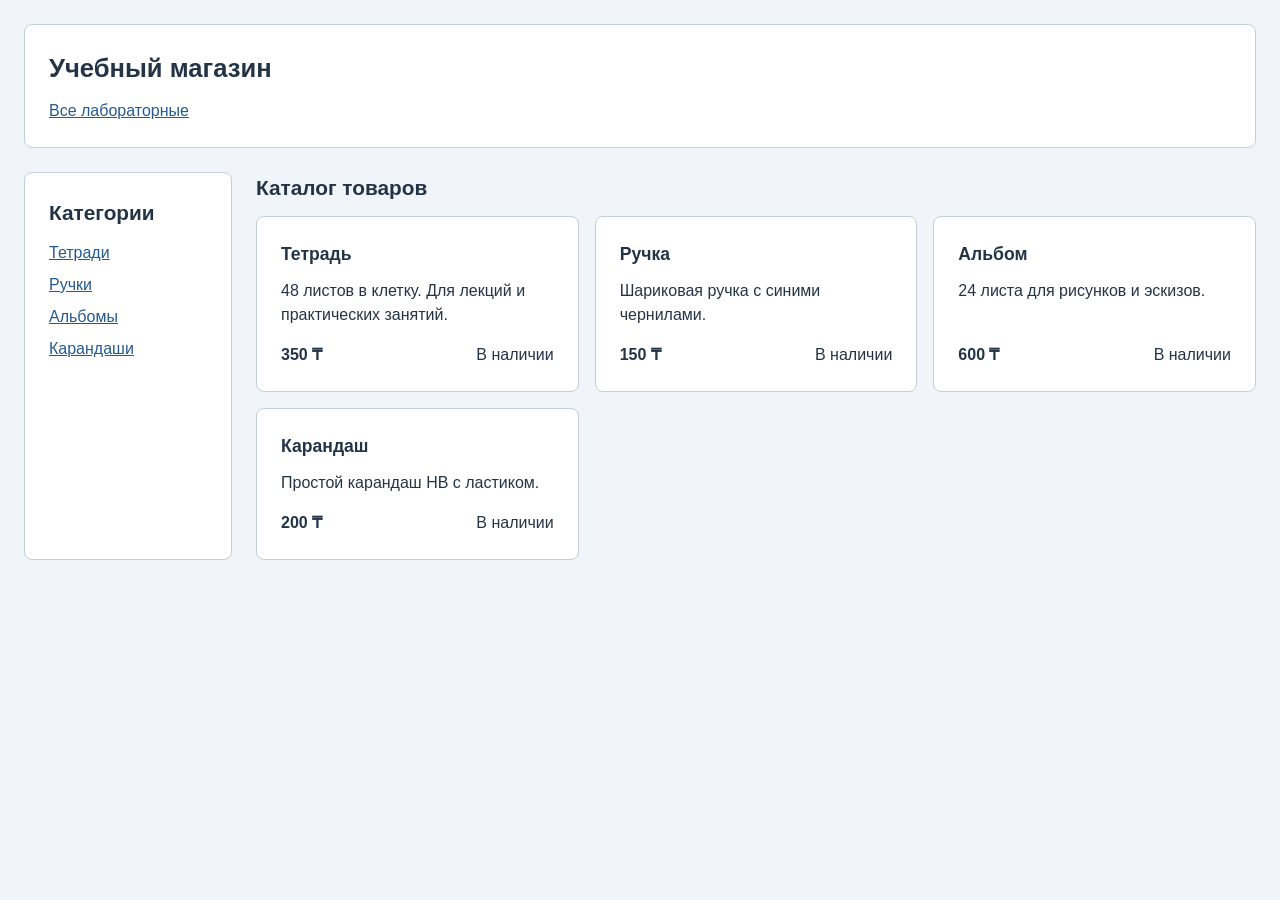
==== lab6.html @ be9bf3ed "refactor: move lab 6 beside other pages" ====
<!DOCTYPE html>
<html lang="ru">
<head>
  <meta charset="UTF-8">
  <meta name="viewport" content="width=device-width, initial-scale=1">
  <title>Лабораторная 6 — Адаптивный каталог</title>
  <link rel="stylesheet" href="styles/lab6.css">
</head>
<body class="layout">
  <header class="header">
    <h1>Учебный магазин</h1>
    <a href="index.html">Все лабораторные</a>
  </header>

  <aside class="sidebar">
    <h2>Категории</h2>
    <nav aria-label="Категории товаров">
      <a href="#notebook">Тетради</a>
      <a href="#pen">Ручки</a>
      <a href="#album">Альбомы</a>
      <a href="#pencil">Карандаши</a>
    </nav>
  </aside>

  <main class="catalog">
    <h2>Каталог товаров</h2>
    <div class="products">
      <article class="product" id="notebook">
        <h3>Тетрадь</h3>
        <p>48 листов в клетку. Для лекций и практических занятий.</p>
        <footer><strong>350 ₸</strong><span>В наличии</span></footer>
      </article>
      <article class="product" id="pen">
        <h3>Ручка</h3>
        <p>Шариковая ручка с синими чернилами.</p>
        <footer><strong>150 ₸</strong><span>В наличии</span></footer>
      </article>
      <article class="product" id="album">
        <h3>Альбом</h3>
        <p>24 листа для рисунков и эскизов.</p>
        <footer><strong>600 ₸</strong><span>В наличии</span></footer>
      </article>
      <article class="product" id="pencil">
        <h3>Карандаш</h3>
        <p>Простой карандаш HB с ластиком.</p>
        <footer><strong>200 ₸</strong><span>В наличии</span></footer>
      </article>
    </div>
  </main>
</body>
</html>
---- styles/lab6.css ----
/* Сначала стили для телефона: все основные блоки и карточки в один столбец. */
*, *::before, *::after { box-sizing: border-box; }

body {
  margin: 0;
  color: #243447;
  background: #f1f4f8;
  font: 1rem/1.5 Arial, sans-serif;
}

.layout {
  display: grid;
  grid-template-columns: minmax(0, 1fr);
  grid-template-areas: "header" "sidebar" "catalog";
  gap: 1rem;
  padding: 1rem;
}

.header, .sidebar, .product {
  min-width: 0;
  padding: 1rem;
  border: 1px solid #c4cedb;
  border-radius: 0.5rem;
  background: #fff;
}

.header { grid-area: header; }
.sidebar { grid-area: sidebar; }
.catalog { grid-area: catalog; min-width: 0; }
h1, h2, h3 { margin: 0 0 0.75rem; }
h1 { font-size: 1.6rem; }
h2 { font-size: 1.3rem; }
h3 { font-size: 1.1rem; }
a { color: #245a91; }

/* На телефоне боковое меню становится горизонтальным списком ссылок. */
.sidebar nav { display: flex; flex-wrap: wrap; gap: 0.5rem 1rem; }
.products { display: grid; grid-template-columns: minmax(0, 1fr); gap: 1rem; }
.product { display: flex; flex-direction: column; }
.product p { flex: 1; margin: 0 0 1rem; }
.product footer { display: flex; flex-wrap: wrap; justify-content: space-between; gap: 0.5rem; }

/* Планшет: меню слева, каталог справа. */
@media (min-width: 768px) {
  .layout {
    grid-template-columns: 11rem minmax(0, 1fr);
    grid-template-areas: "header header" "sidebar catalog";
  }
  .sidebar nav { flex-direction: column; }
  .products { grid-template-columns: repeat(2, minmax(0, 1fr)); }
}

/* Стандартный монитор: шире меню и больше внутренние отступы. */
@media (min-width: 992px) {
  .layout { grid-template-columns: 13rem minmax(0, 1fr); gap: 1.5rem; padding: 1.5rem; }
  .header, .sidebar, .product { padding: 1.5rem; }
}

/* Широкий экран: три колонки товаров. */
@media (min-width: 1200px) {
  .layout { max-width: 90rem; margin: auto; }
  .products { grid-template-columns: repeat(3, minmax(0, 1fr)); }
}
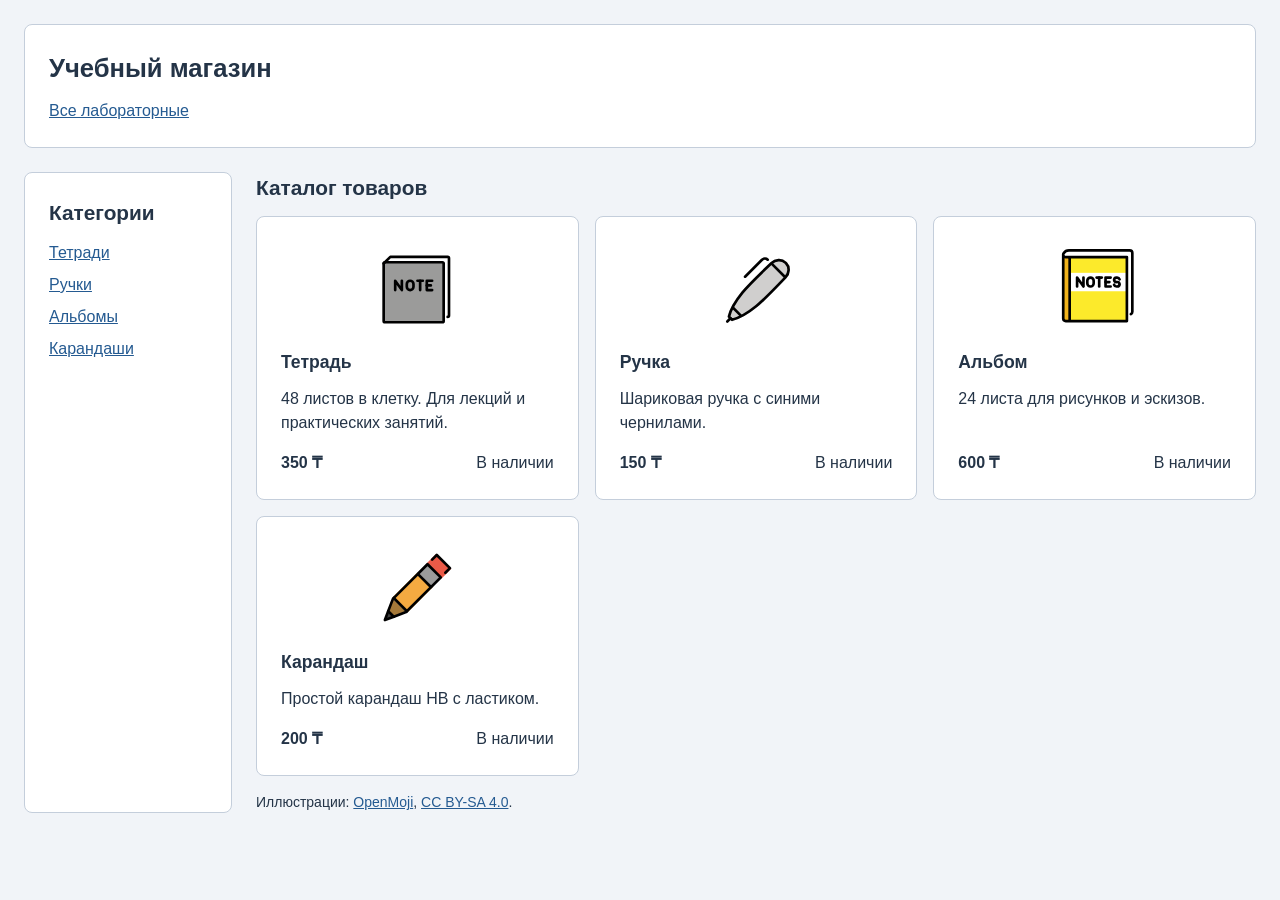
==== commit 245bd23a: "feat: add product illustrations to lab 6" ====
--- a/lab6.html
+++ b/lab6.html
@@ -26,26 +26,31 @@
     <h2>Каталог товаров</h2>
     <div class="products">
       <article class="product" id="notebook">
+        <img src="images/notebook.svg" alt="Тетрадь" width="96" height="96">
         <h3>Тетрадь</h3>
         <p>48 листов в клетку. Для лекций и практических занятий.</p>
         <footer><strong>350 ₸</strong><span>В наличии</span></footer>
       </article>
       <article class="product" id="pen">
+        <img src="images/pen.svg" alt="Ручка" width="96" height="96">
         <h3>Ручка</h3>
         <p>Шариковая ручка с синими чернилами.</p>
         <footer><strong>150 ₸</strong><span>В наличии</span></footer>
       </article>
       <article class="product" id="album">
+        <img src="images/sketchbook.svg" alt="Альбом для рисунков" width="96" height="96">
         <h3>Альбом</h3>
         <p>24 листа для рисунков и эскизов.</p>
         <footer><strong>600 ₸</strong><span>В наличии</span></footer>
       </article>
       <article class="product" id="pencil">
+        <img src="images/pencil.svg" alt="Карандаш" width="96" height="96">
         <h3>Карандаш</h3>
         <p>Простой карандаш HB с ластиком.</p>
         <footer><strong>200 ₸</strong><span>В наличии</span></footer>
       </article>
     </div>
+    <p class="credit">Иллюстрации: <a href="https://openmoji.org/">OpenMoji</a>, <a href="https://creativecommons.org/licenses/by-sa/4.0/">CC BY-SA 4.0</a>.</p>
   </main>
 </body>
 </html>
--- a/styles/lab6.css
+++ b/styles/lab6.css
@@ -37,8 +37,10 @@
 .sidebar nav { display: flex; flex-wrap: wrap; gap: 0.5rem 1rem; }
 .products { display: grid; grid-template-columns: minmax(0, 1fr); gap: 1rem; }
 .product { display: flex; flex-direction: column; }
+.product img { display: block; width: 6rem; height: 6rem; margin: 0 auto 0.75rem; }
 .product p { flex: 1; margin: 0 0 1rem; }
 .product footer { display: flex; flex-wrap: wrap; justify-content: space-between; gap: 0.5rem; }
+.credit { margin: 1rem 0 0; font-size: 0.875rem; }
 
 /* Планшет: меню слева, каталог справа. */
 @media (min-width: 768px) {
